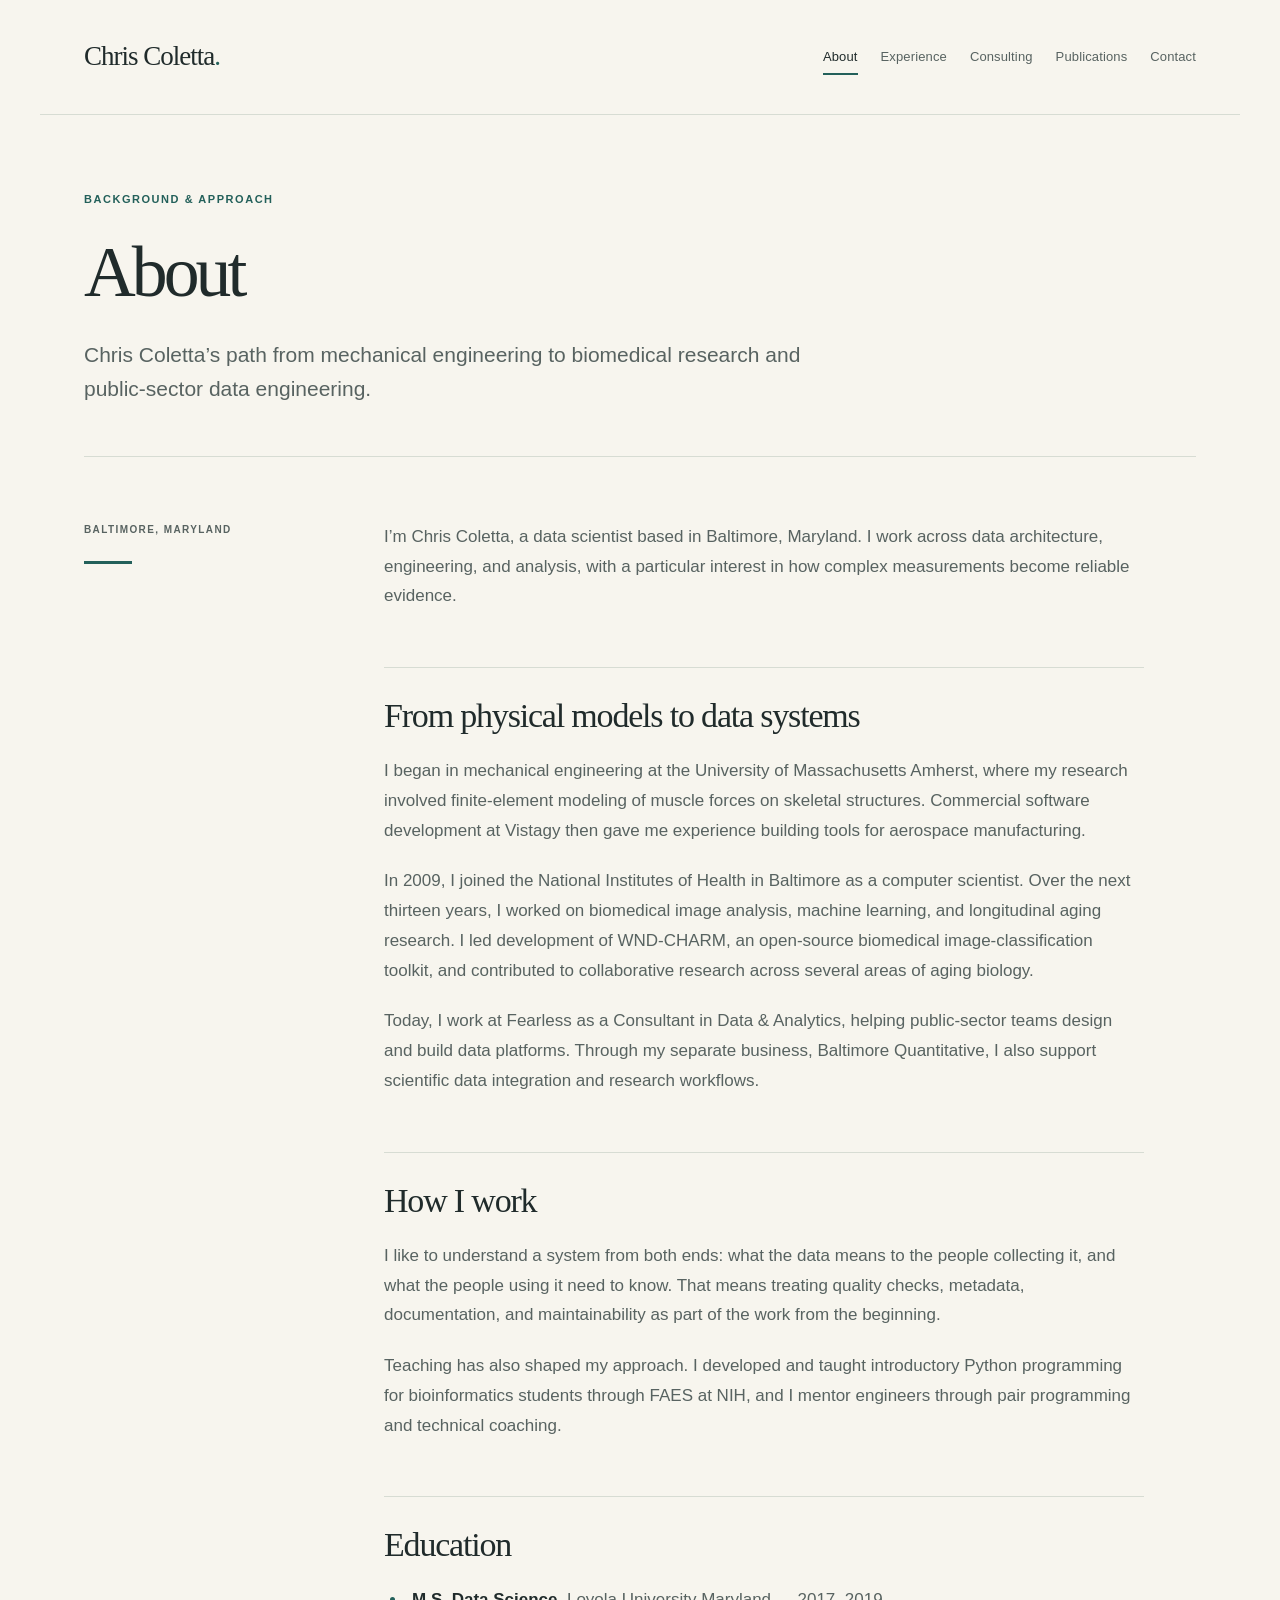
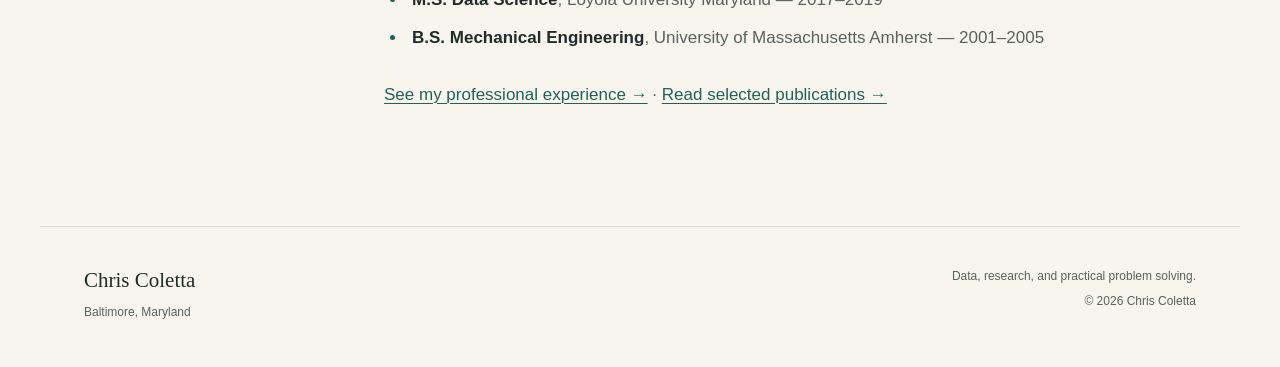
==== about/index.html @ 3a41d99c "Publish built website" ====
<!doctype html><html lang=en-us><head><meta charset=utf-8><meta name=viewport content="width=device-width,initial-scale=1"><title>About · Chris Coletta</title><meta name=description content="Chris Coletta’s path from mechanical engineering to biomedical research and public-sector data engineering."><link rel=canonical href=https://colettace.github.io/about/><meta property="og:title" content="About"><meta property="og:description" content="Chris Coletta’s path from mechanical engineering to biomedical research and public-sector data engineering."><meta property="og:type" content="article"><meta property="og:url" content="https://colettace.github.io/about/"><meta property="og:site_name" content="Chris Coletta"><meta name=theme-color content="#f7f5ee"><link rel=stylesheet href=/css/main.min.777af7386fc1746c42998926f1ea91ad601494601a6b3d7e8e388b44b861452f.css integrity="sha256-d3r3OG/BdGxCmYkm8eqRrWAUlGAaaz1+jjiLRLhhRS8="><link rel=icon href=/favicon.svg type=image/svg+xml></head><body><a class=skip-link href=#main>Skip to content</a><header class="site-header wrap"><a class=wordmark href=/ aria-label="Chris Coletta home">Chris Coletta<span class=wordmark-dot aria-hidden=true>.</span></a><nav aria-label="Main navigation"><ul class=nav-list><li><a href=/about/ aria-current=page>About</a></li><li><a href=/experience/>Experience</a></li><li><a href=/consulting/>Consulting</a></li><li><a href=/publications/>Publications</a></li><li><a href=/contact/>Contact</a></li></ul></nav></header><main id=main tabindex=-1><article class="page wrap"><header class=page-heading><p class=eyebrow>Background & approach</p><h1>About</h1><p class=page-description>Chris Coletta’s path from mechanical engineering to biomedical research and public-sector data engineering.</p></header><div class=article-layout><aside class=page-aside><p class=eyebrow>Baltimore, Maryland</p><span class=aside-line aria-hidden=true></span></aside><div class=prose><p>I’m Chris Coletta, a data scientist based in Baltimore, Maryland. I work across data architecture, engineering, and analysis, with a particular interest in how complex measurements become reliable evidence.</p><h2 id=from-physical-models-to-data-systems>From physical models to data systems</h2><p>I began in mechanical engineering at the University of Massachusetts Amherst, where my research involved finite-element modeling of muscle forces on skeletal structures. Commercial software development at Vistagy then gave me experience building tools for aerospace manufacturing.</p><p>In 2009, I joined the National Institutes of Health in Baltimore as a computer scientist. Over the next thirteen years, I worked on biomedical image analysis, machine learning, and longitudinal aging research. I led development of WND-CHARM, an open-source biomedical image-classification toolkit, and contributed to collaborative research across several areas of aging biology.</p><p>Today, I work at Fearless as a Consultant in Data & Analytics, helping public-sector teams design and build data platforms. Through my separate business, Baltimore Quantitative, I also support scientific data integration and research workflows.</p><h2 id=how-i-work>How I work</h2><p>I like to understand a system from both ends: what the data means to the people collecting it, and what the people using it need to know. That means treating quality checks, metadata, documentation, and maintainability as part of the work from the beginning.</p><p>Teaching has also shaped my approach. I developed and taught introductory Python programming for bioinformatics students through FAES at NIH, and I mentor engineers through pair programming and technical coaching.</p><h2 id=education>Education</h2><ul><li><strong>M.S. Data Science</strong>, Loyola University Maryland — 2017–2019</li><li><strong>B.S. Mechanical Engineering</strong>, University of Massachusetts Amherst — 2001–2005</li></ul><p><a href=/experience/>See my professional experience →</a>
· <a href=/publications/>Read selected publications →</a></p></div></div></article></main><footer class="site-footer wrap"><div><a class=footer-name href=/>Chris Coletta</a><p>Baltimore, Maryland</p></div><div class=footer-note><p>Data, research, and practical problem solving.</p><p>© 2026 Chris Coletta</p></div></footer></body></html>
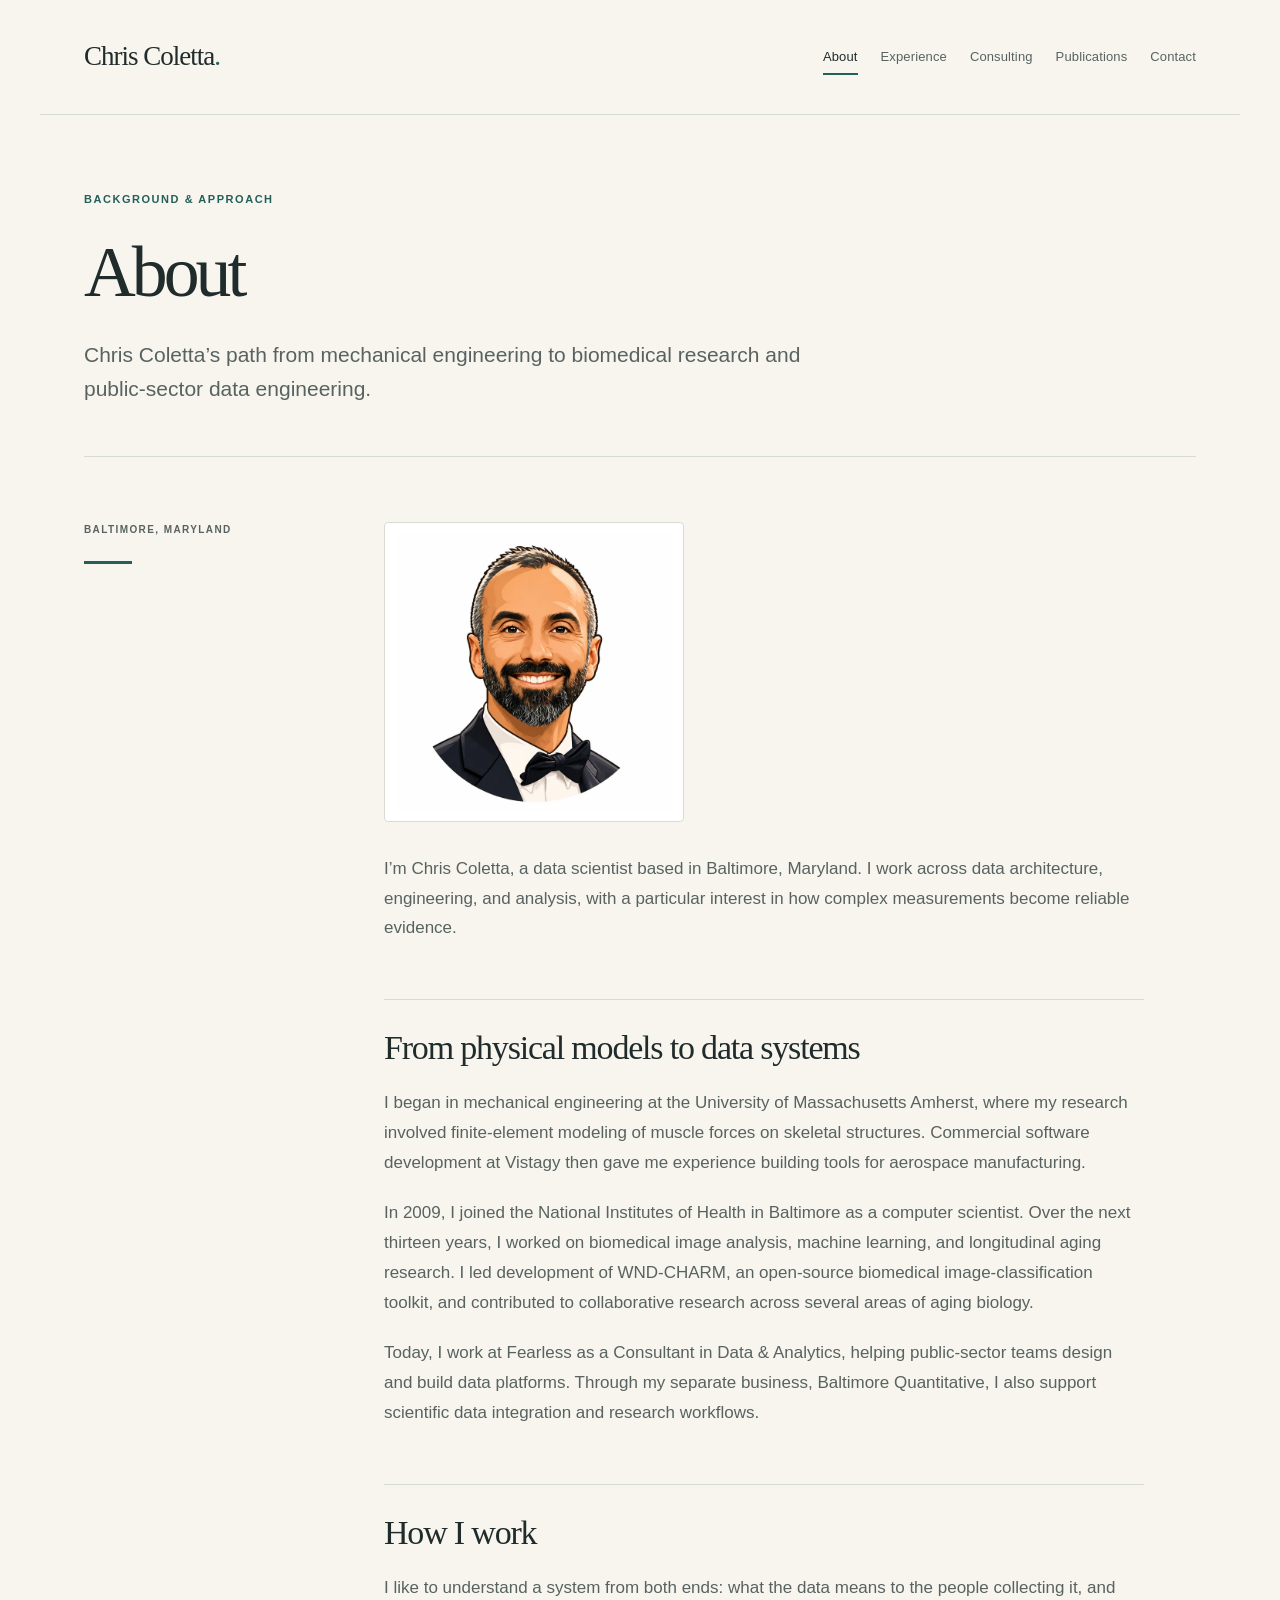
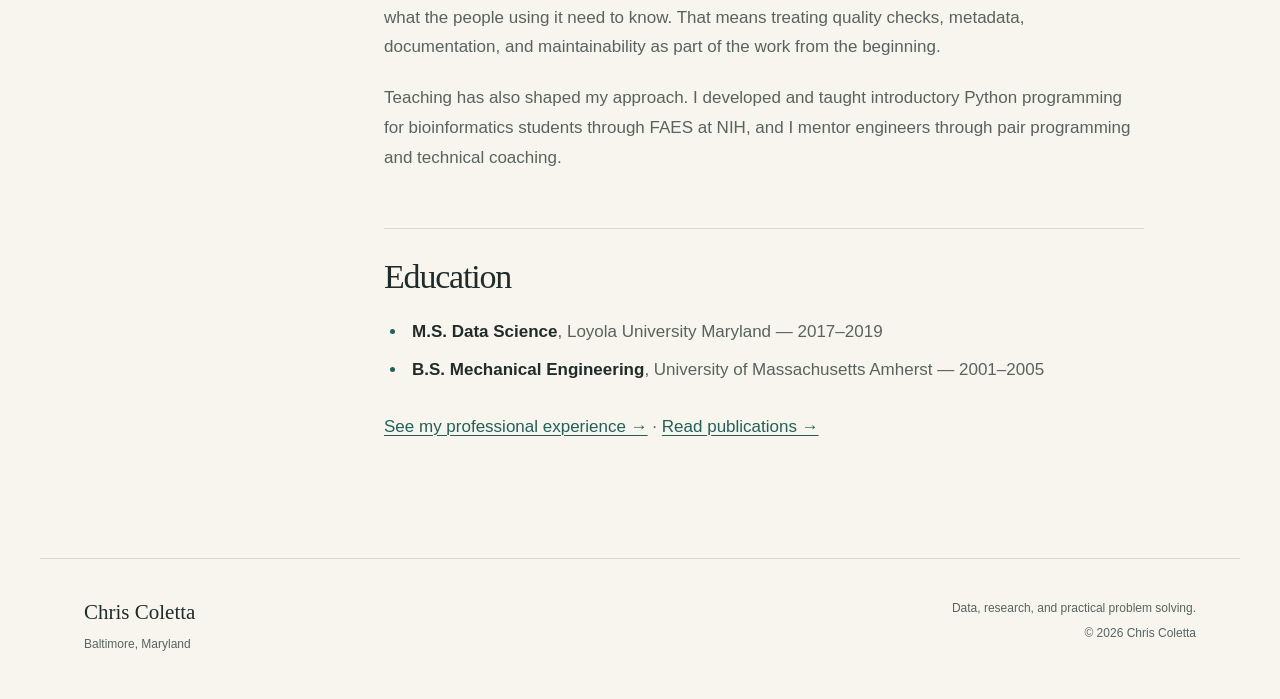
==== commit dd67a829: "Publish built website" ====
--- a/about/index.html
+++ b/about/index.html
@@ -1,2 +1,2 @@
-<!doctype html><html lang=en-us><head><meta charset=utf-8><meta name=viewport content="width=device-width,initial-scale=1"><title>About · Chris Coletta</title><meta name=description content="Chris Coletta’s path from mechanical engineering to biomedical research and public-sector data engineering."><link rel=canonical href=https://colettace.github.io/about/><meta property="og:title" content="About"><meta property="og:description" content="Chris Coletta’s path from mechanical engineering to biomedical research and public-sector data engineering."><meta property="og:type" content="article"><meta property="og:url" content="https://colettace.github.io/about/"><meta property="og:site_name" content="Chris Coletta"><meta name=theme-color content="#f7f5ee"><link rel=stylesheet href=/css/main.min.777af7386fc1746c42998926f1ea91ad601494601a6b3d7e8e388b44b861452f.css integrity="sha256-d3r3OG/BdGxCmYkm8eqRrWAUlGAaaz1+jjiLRLhhRS8="><link rel=icon href=/favicon.svg type=image/svg+xml></head><body><a class=skip-link href=#main>Skip to content</a><header class="site-header wrap"><a class=wordmark href=/ aria-label="Chris Coletta home">Chris Coletta<span class=wordmark-dot aria-hidden=true>.</span></a><nav aria-label="Main navigation"><ul class=nav-list><li><a href=/about/ aria-current=page>About</a></li><li><a href=/experience/>Experience</a></li><li><a href=/consulting/>Consulting</a></li><li><a href=/publications/>Publications</a></li><li><a href=/contact/>Contact</a></li></ul></nav></header><main id=main tabindex=-1><article class="page wrap"><header class=page-heading><p class=eyebrow>Background & approach</p><h1>About</h1><p class=page-description>Chris Coletta’s path from mechanical engineering to biomedical research and public-sector data engineering.</p></header><div class=article-layout><aside class=page-aside><p class=eyebrow>Baltimore, Maryland</p><span class=aside-line aria-hidden=true></span></aside><div class=prose><p>I’m Chris Coletta, a data scientist based in Baltimore, Maryland. I work across data architecture, engineering, and analysis, with a particular interest in how complex measurements become reliable evidence.</p><h2 id=from-physical-models-to-data-systems>From physical models to data systems</h2><p>I began in mechanical engineering at the University of Massachusetts Amherst, where my research involved finite-element modeling of muscle forces on skeletal structures. Commercial software development at Vistagy then gave me experience building tools for aerospace manufacturing.</p><p>In 2009, I joined the National Institutes of Health in Baltimore as a computer scientist. Over the next thirteen years, I worked on biomedical image analysis, machine learning, and longitudinal aging research. I led development of WND-CHARM, an open-source biomedical image-classification toolkit, and contributed to collaborative research across several areas of aging biology.</p><p>Today, I work at Fearless as a Consultant in Data & Analytics, helping public-sector teams design and build data platforms. Through my separate business, Baltimore Quantitative, I also support scientific data integration and research workflows.</p><h2 id=how-i-work>How I work</h2><p>I like to understand a system from both ends: what the data means to the people collecting it, and what the people using it need to know. That means treating quality checks, metadata, documentation, and maintainability as part of the work from the beginning.</p><p>Teaching has also shaped my approach. I developed and taught introductory Python programming for bioinformatics students through FAES at NIH, and I mentor engineers through pair programming and technical coaching.</p><h2 id=education>Education</h2><ul><li><strong>M.S. Data Science</strong>, Loyola University Maryland — 2017–2019</li><li><strong>B.S. Mechanical Engineering</strong>, University of Massachusetts Amherst — 2001–2005</li></ul><p><a href=/experience/>See my professional experience →</a>
-· <a href=/publications/>Read selected publications →</a></p></div></div></article></main><footer class="site-footer wrap"><div><a class=footer-name href=/>Chris Coletta</a><p>Baltimore, Maryland</p></div><div class=footer-note><p>Data, research, and practical problem solving.</p><p>© 2026 Chris Coletta</p></div></footer></body></html>+<!doctype html><html lang=en-us><head><meta charset=utf-8><meta name=viewport content="width=device-width,initial-scale=1"><title>About · Chris Coletta</title><meta name=description content="Chris Coletta’s path from mechanical engineering to biomedical research and public-sector data engineering."><link rel=canonical href=https://colettace.github.io/about/><meta property="og:title" content="About"><meta property="og:description" content="Chris Coletta’s path from mechanical engineering to biomedical research and public-sector data engineering."><meta property="og:type" content="article"><meta property="og:url" content="https://colettace.github.io/about/"><meta property="og:site_name" content="Chris Coletta"><meta name=theme-color content="#f7f5ee"><link rel=stylesheet href=/css/main.min.60bdd9d756266ab957108962f8ffeddbe9956a0c51d82e96f428110e365c5202.css integrity="sha256-YL3Z11YmarlXEIli+P/t2+mVagxR2C6W9CgRDjZcUgI="><link rel=icon href=/favicon.svg type=image/svg+xml></head><body><a class=skip-link href=#main>Skip to content</a><header class="site-header wrap"><a class=wordmark href=/ aria-label="Chris Coletta home">Chris Coletta<span class=wordmark-dot aria-hidden=true>.</span></a><nav aria-label="Main navigation"><ul class=nav-list><li><a href=/about/ aria-current=page>About</a></li><li><a href=/experience/>Experience</a></li><li><a href=/consulting/>Consulting</a></li><li><a href=/publications/>Publications</a></li><li><a href=/contact/>Contact</a></li></ul></nav></header><main id=main tabindex=-1><article class="page wrap"><header class=page-heading><p class=eyebrow>Background & approach</p><h1>About</h1><p class=page-description>Chris Coletta’s path from mechanical engineering to biomedical research and public-sector data engineering.</p></header><div class=article-layout><aside class=page-aside><p class=eyebrow>Baltimore, Maryland</p><span class=aside-line aria-hidden=true></span></aside><div class=prose><figure class=profile-portrait><img src=/images/chris-coletta-bowtie.webp alt="AI-stylized portrait of Chris Coletta wearing a bow tie" width=720 height=720></figure><p>I’m Chris Coletta, a data scientist based in Baltimore, Maryland. I work across data architecture, engineering, and analysis, with a particular interest in how complex measurements become reliable evidence.</p><h2 id=from-physical-models-to-data-systems>From physical models to data systems</h2><p>I began in mechanical engineering at the University of Massachusetts Amherst, where my research involved finite-element modeling of muscle forces on skeletal structures. Commercial software development at Vistagy then gave me experience building tools for aerospace manufacturing.</p><p>In 2009, I joined the National Institutes of Health in Baltimore as a computer scientist. Over the next thirteen years, I worked on biomedical image analysis, machine learning, and longitudinal aging research. I led development of WND-CHARM, an open-source biomedical image-classification toolkit, and contributed to collaborative research across several areas of aging biology.</p><p>Today, I work at Fearless as a Consultant in Data & Analytics, helping public-sector teams design and build data platforms. Through my separate business, Baltimore Quantitative, I also support scientific data integration and research workflows.</p><h2 id=how-i-work>How I work</h2><p>I like to understand a system from both ends: what the data means to the people collecting it, and what the people using it need to know. That means treating quality checks, metadata, documentation, and maintainability as part of the work from the beginning.</p><p>Teaching has also shaped my approach. I developed and taught introductory Python programming for bioinformatics students through FAES at NIH, and I mentor engineers through pair programming and technical coaching.</p><h2 id=education>Education</h2><ul><li><strong>M.S. Data Science</strong>, Loyola University Maryland — 2017–2019</li><li><strong>B.S. Mechanical Engineering</strong>, University of Massachusetts Amherst — 2001–2005</li></ul><p><a href=/experience/>See my professional experience →</a>
+· <a href=/publications/>Read publications →</a></p></div></div></article></main><footer class="site-footer wrap"><div><a class=footer-name href=/>Chris Coletta</a><p>Baltimore, Maryland</p></div><div class=footer-note><p>Data, research, and practical problem solving.</p><p>© 2026 Chris Coletta</p></div></footer></body></html>
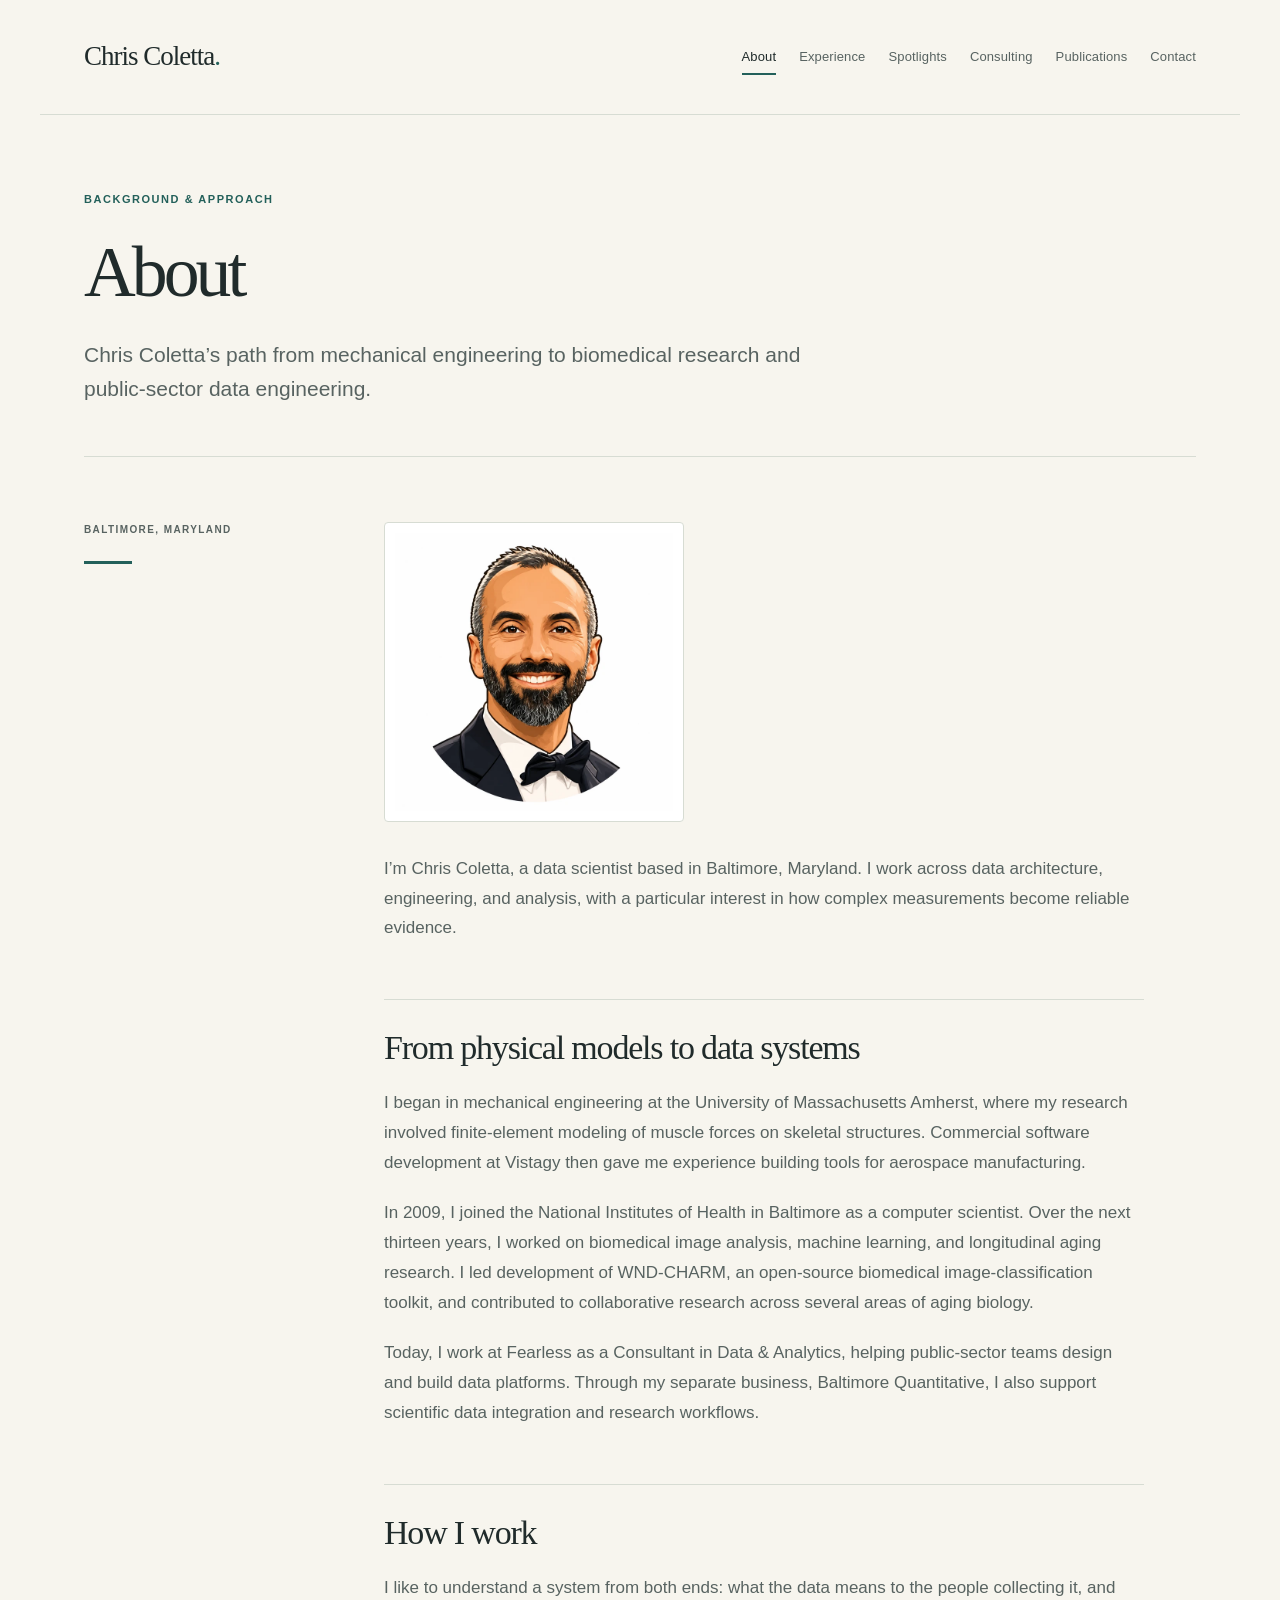
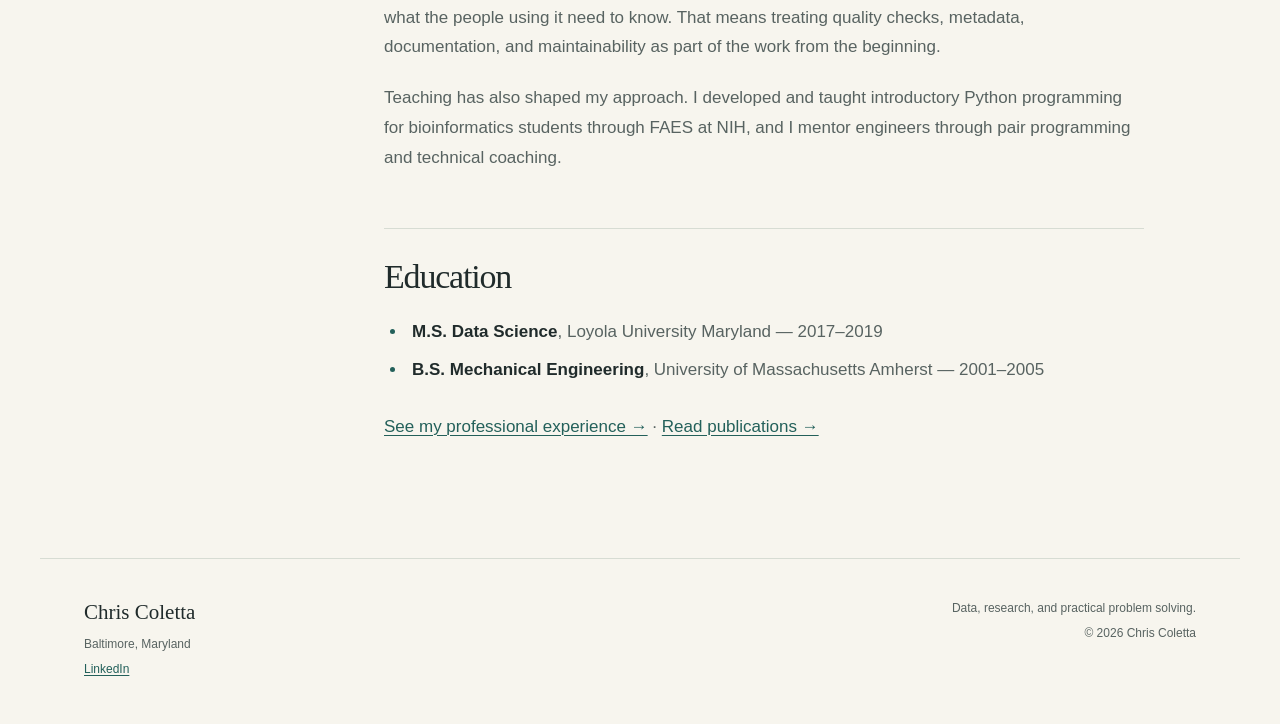
==== commit 88c1b682: "Publish built website" ====
--- a/about/index.html
+++ b/about/index.html
@@ -1,2 +1,2 @@
-<!doctype html><html lang=en-us><head><meta charset=utf-8><meta name=viewport content="width=device-width,initial-scale=1"><title>About · Chris Coletta</title><meta name=description content="Chris Coletta’s path from mechanical engineering to biomedical research and public-sector data engineering."><link rel=canonical href=https://colettace.github.io/about/><meta property="og:title" content="About"><meta property="og:description" content="Chris Coletta’s path from mechanical engineering to biomedical research and public-sector data engineering."><meta property="og:type" content="article"><meta property="og:url" content="https://colettace.github.io/about/"><meta property="og:site_name" content="Chris Coletta"><meta name=theme-color content="#f7f5ee"><link rel=stylesheet href=/css/main.min.60bdd9d756266ab957108962f8ffeddbe9956a0c51d82e96f428110e365c5202.css integrity="sha256-YL3Z11YmarlXEIli+P/t2+mVagxR2C6W9CgRDjZcUgI="><link rel=icon href=/favicon.svg type=image/svg+xml></head><body><a class=skip-link href=#main>Skip to content</a><header class="site-header wrap"><a class=wordmark href=/ aria-label="Chris Coletta home">Chris Coletta<span class=wordmark-dot aria-hidden=true>.</span></a><nav aria-label="Main navigation"><ul class=nav-list><li><a href=/about/ aria-current=page>About</a></li><li><a href=/experience/>Experience</a></li><li><a href=/consulting/>Consulting</a></li><li><a href=/publications/>Publications</a></li><li><a href=/contact/>Contact</a></li></ul></nav></header><main id=main tabindex=-1><article class="page wrap"><header class=page-heading><p class=eyebrow>Background & approach</p><h1>About</h1><p class=page-description>Chris Coletta’s path from mechanical engineering to biomedical research and public-sector data engineering.</p></header><div class=article-layout><aside class=page-aside><p class=eyebrow>Baltimore, Maryland</p><span class=aside-line aria-hidden=true></span></aside><div class=prose><figure class=profile-portrait><img src=/images/chris-coletta-bowtie.webp alt="AI-stylized portrait of Chris Coletta wearing a bow tie" width=720 height=720></figure><p>I’m Chris Coletta, a data scientist based in Baltimore, Maryland. I work across data architecture, engineering, and analysis, with a particular interest in how complex measurements become reliable evidence.</p><h2 id=from-physical-models-to-data-systems>From physical models to data systems</h2><p>I began in mechanical engineering at the University of Massachusetts Amherst, where my research involved finite-element modeling of muscle forces on skeletal structures. Commercial software development at Vistagy then gave me experience building tools for aerospace manufacturing.</p><p>In 2009, I joined the National Institutes of Health in Baltimore as a computer scientist. Over the next thirteen years, I worked on biomedical image analysis, machine learning, and longitudinal aging research. I led development of WND-CHARM, an open-source biomedical image-classification toolkit, and contributed to collaborative research across several areas of aging biology.</p><p>Today, I work at Fearless as a Consultant in Data & Analytics, helping public-sector teams design and build data platforms. Through my separate business, Baltimore Quantitative, I also support scientific data integration and research workflows.</p><h2 id=how-i-work>How I work</h2><p>I like to understand a system from both ends: what the data means to the people collecting it, and what the people using it need to know. That means treating quality checks, metadata, documentation, and maintainability as part of the work from the beginning.</p><p>Teaching has also shaped my approach. I developed and taught introductory Python programming for bioinformatics students through FAES at NIH, and I mentor engineers through pair programming and technical coaching.</p><h2 id=education>Education</h2><ul><li><strong>M.S. Data Science</strong>, Loyola University Maryland — 2017–2019</li><li><strong>B.S. Mechanical Engineering</strong>, University of Massachusetts Amherst — 2001–2005</li></ul><p><a href=/experience/>See my professional experience →</a>
-· <a href=/publications/>Read publications →</a></p></div></div></article></main><footer class="site-footer wrap"><div><a class=footer-name href=/>Chris Coletta</a><p>Baltimore, Maryland</p></div><div class=footer-note><p>Data, research, and practical problem solving.</p><p>© 2026 Chris Coletta</p></div></footer></body></html>+<!doctype html><html lang=en-us><head><meta charset=utf-8><meta name=viewport content="width=device-width,initial-scale=1"><title>About · Chris Coletta</title><meta name=description content="Chris Coletta’s path from mechanical engineering to biomedical research and public-sector data engineering."><link rel=canonical href=https://colettace.github.io/about/><meta property="og:title" content="About"><meta property="og:description" content="Chris Coletta’s path from mechanical engineering to biomedical research and public-sector data engineering."><meta property="og:type" content="article"><meta property="og:url" content="https://colettace.github.io/about/"><meta property="og:site_name" content="Chris Coletta"><meta name=theme-color content="#f7f5ee"><link rel=stylesheet href=/css/main.min.c61c6e6c2e9ab91d00d723f4d6f3834e864838fc6889ac18968c64a1b26cecc6.css integrity="sha256-xhxubC6auR0A1yP01vODToZIOPxoiawYloxkobJs7MY="><link rel=icon href=/favicon.svg type=image/svg+xml></head><body><a class=skip-link href=#main>Skip to content</a><header class="site-header wrap"><a class=wordmark href=/ aria-label="Chris Coletta home">Chris Coletta<span class=wordmark-dot aria-hidden=true>.</span></a><nav aria-label="Main navigation"><ul class=nav-list><li><a href=/about/ aria-current=page>About</a></li><li><a href=/experience/>Experience</a></li><li><a href=/spotlights/>Spotlights</a></li><li><a href=/consulting/>Consulting</a></li><li><a href=/publications/>Publications</a></li><li><a href=/contact/>Contact</a></li></ul></nav></header><main id=main tabindex=-1><article class="page wrap"><header class=page-heading><p class=eyebrow>Background & approach</p><h1>About</h1><p class=page-description>Chris Coletta’s path from mechanical engineering to biomedical research and public-sector data engineering.</p></header><div class=article-layout><aside class=page-aside><p class=eyebrow>Baltimore, Maryland</p><span class=aside-line aria-hidden=true></span></aside><div class=prose><figure class=profile-portrait><img src=/images/chris-coletta-bowtie.webp alt="AI-stylized portrait of Chris Coletta wearing a bow tie" width=720 height=720></figure><p>I’m Chris Coletta, a data scientist based in Baltimore, Maryland. I work across data architecture, engineering, and analysis, with a particular interest in how complex measurements become reliable evidence.</p><h2 id=from-physical-models-to-data-systems>From physical models to data systems</h2><p>I began in mechanical engineering at the University of Massachusetts Amherst, where my research involved finite-element modeling of muscle forces on skeletal structures. Commercial software development at Vistagy then gave me experience building tools for aerospace manufacturing.</p><p>In 2009, I joined the National Institutes of Health in Baltimore as a computer scientist. Over the next thirteen years, I worked on biomedical image analysis, machine learning, and longitudinal aging research. I led development of WND-CHARM, an open-source biomedical image-classification toolkit, and contributed to collaborative research across several areas of aging biology.</p><p>Today, I work at Fearless as a Consultant in Data & Analytics, helping public-sector teams design and build data platforms. Through my separate business, Baltimore Quantitative, I also support scientific data integration and research workflows.</p><h2 id=how-i-work>How I work</h2><p>I like to understand a system from both ends: what the data means to the people collecting it, and what the people using it need to know. That means treating quality checks, metadata, documentation, and maintainability as part of the work from the beginning.</p><p>Teaching has also shaped my approach. I developed and taught introductory Python programming for bioinformatics students through FAES at NIH, and I mentor engineers through pair programming and technical coaching.</p><h2 id=education>Education</h2><ul><li><strong>M.S. Data Science</strong>, Loyola University Maryland — 2017–2019</li><li><strong>B.S. Mechanical Engineering</strong>, University of Massachusetts Amherst — 2001–2005</li></ul><p><a href=/experience/>See my professional experience →</a>
+· <a href=/publications/>Read publications →</a></p></div></div></article></main><footer class="site-footer wrap"><div><a class=footer-name href=/>Chris Coletta</a><p>Baltimore, Maryland</p><p><a href=https://www.linkedin.com/in/chriscoletta/ rel=me>LinkedIn</a></p></div><div class=footer-note><p>Data, research, and practical problem solving.</p><p>© 2026 Chris Coletta</p></div></footer></body></html>
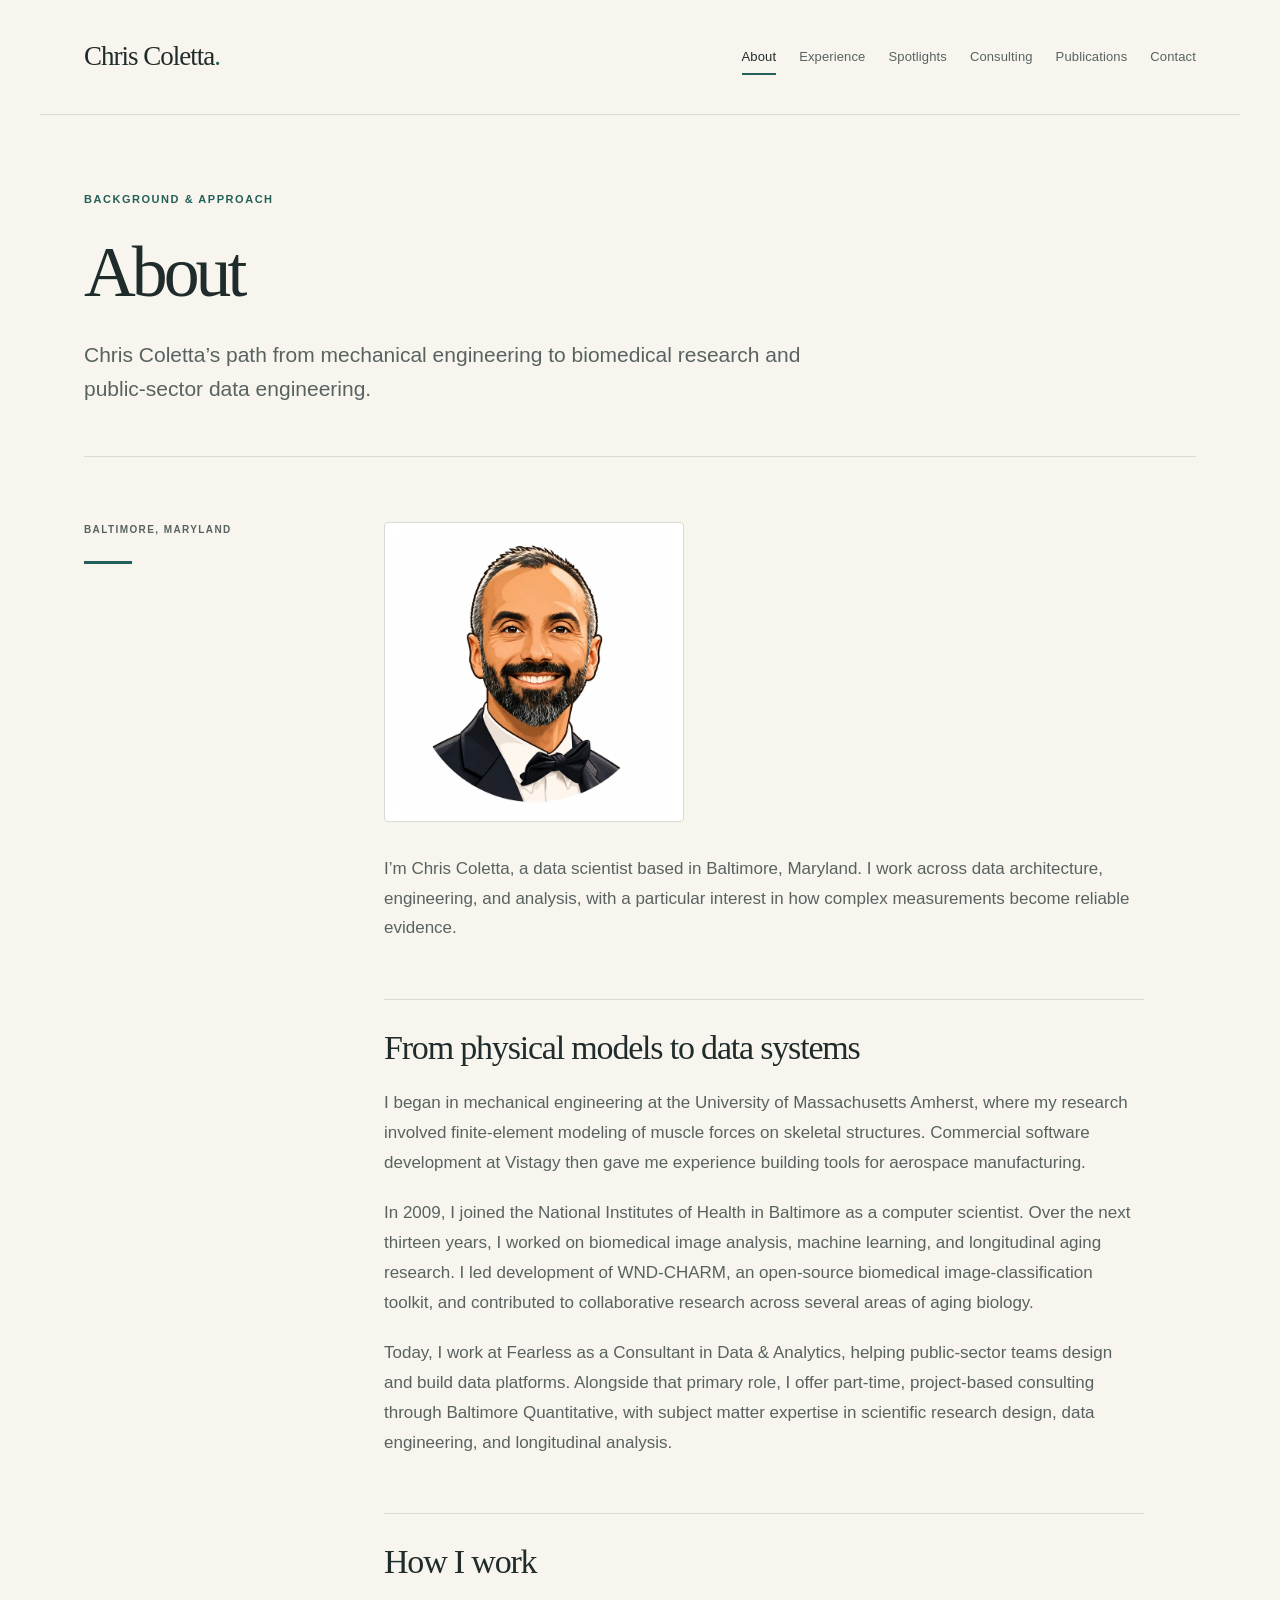
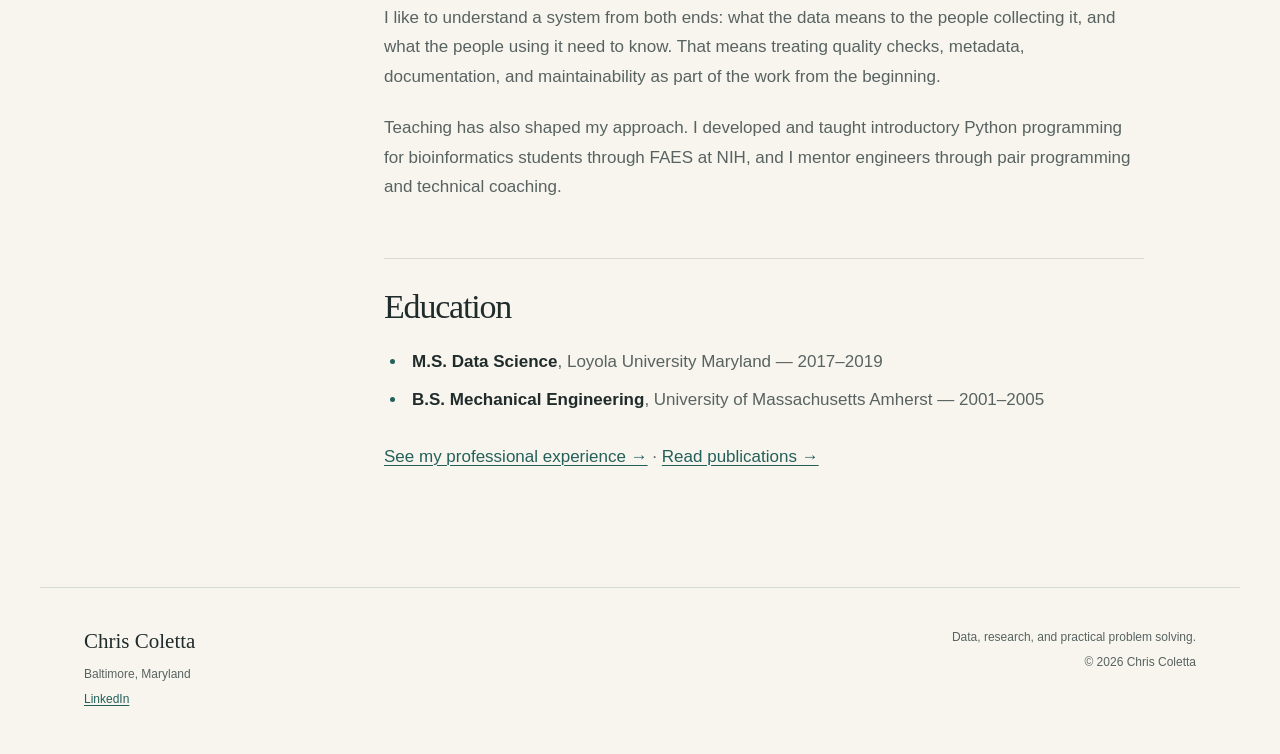
==== commit 8b1ae794: "Publish built website" ====
--- a/about/index.html
+++ b/about/index.html
@@ -1,2 +1,2 @@
-<!doctype html><html lang=en-us><head><meta charset=utf-8><meta name=viewport content="width=device-width,initial-scale=1"><title>About · Chris Coletta</title><meta name=description content="Chris Coletta’s path from mechanical engineering to biomedical research and public-sector data engineering."><link rel=canonical href=https://colettace.github.io/about/><meta property="og:title" content="About"><meta property="og:description" content="Chris Coletta’s path from mechanical engineering to biomedical research and public-sector data engineering."><meta property="og:type" content="article"><meta property="og:url" content="https://colettace.github.io/about/"><meta property="og:site_name" content="Chris Coletta"><meta name=theme-color content="#f7f5ee"><link rel=stylesheet href=/css/main.min.c61c6e6c2e9ab91d00d723f4d6f3834e864838fc6889ac18968c64a1b26cecc6.css integrity="sha256-xhxubC6auR0A1yP01vODToZIOPxoiawYloxkobJs7MY="><link rel=icon href=/favicon.svg type=image/svg+xml></head><body><a class=skip-link href=#main>Skip to content</a><header class="site-header wrap"><a class=wordmark href=/ aria-label="Chris Coletta home">Chris Coletta<span class=wordmark-dot aria-hidden=true>.</span></a><nav aria-label="Main navigation"><ul class=nav-list><li><a href=/about/ aria-current=page>About</a></li><li><a href=/experience/>Experience</a></li><li><a href=/spotlights/>Spotlights</a></li><li><a href=/consulting/>Consulting</a></li><li><a href=/publications/>Publications</a></li><li><a href=/contact/>Contact</a></li></ul></nav></header><main id=main tabindex=-1><article class="page wrap"><header class=page-heading><p class=eyebrow>Background & approach</p><h1>About</h1><p class=page-description>Chris Coletta’s path from mechanical engineering to biomedical research and public-sector data engineering.</p></header><div class=article-layout><aside class=page-aside><p class=eyebrow>Baltimore, Maryland</p><span class=aside-line aria-hidden=true></span></aside><div class=prose><figure class=profile-portrait><img src=/images/chris-coletta-bowtie.webp alt="AI-stylized portrait of Chris Coletta wearing a bow tie" width=720 height=720></figure><p>I’m Chris Coletta, a data scientist based in Baltimore, Maryland. I work across data architecture, engineering, and analysis, with a particular interest in how complex measurements become reliable evidence.</p><h2 id=from-physical-models-to-data-systems>From physical models to data systems</h2><p>I began in mechanical engineering at the University of Massachusetts Amherst, where my research involved finite-element modeling of muscle forces on skeletal structures. Commercial software development at Vistagy then gave me experience building tools for aerospace manufacturing.</p><p>In 2009, I joined the National Institutes of Health in Baltimore as a computer scientist. Over the next thirteen years, I worked on biomedical image analysis, machine learning, and longitudinal aging research. I led development of WND-CHARM, an open-source biomedical image-classification toolkit, and contributed to collaborative research across several areas of aging biology.</p><p>Today, I work at Fearless as a Consultant in Data & Analytics, helping public-sector teams design and build data platforms. Through my separate business, Baltimore Quantitative, I also support scientific data integration and research workflows.</p><h2 id=how-i-work>How I work</h2><p>I like to understand a system from both ends: what the data means to the people collecting it, and what the people using it need to know. That means treating quality checks, metadata, documentation, and maintainability as part of the work from the beginning.</p><p>Teaching has also shaped my approach. I developed and taught introductory Python programming for bioinformatics students through FAES at NIH, and I mentor engineers through pair programming and technical coaching.</p><h2 id=education>Education</h2><ul><li><strong>M.S. Data Science</strong>, Loyola University Maryland — 2017–2019</li><li><strong>B.S. Mechanical Engineering</strong>, University of Massachusetts Amherst — 2001–2005</li></ul><p><a href=/experience/>See my professional experience →</a>
+<!doctype html><html lang=en-us><head><meta charset=utf-8><meta name=viewport content="width=device-width,initial-scale=1"><title>About · Chris Coletta</title><meta name=description content="Chris Coletta’s path from mechanical engineering to biomedical research and public-sector data engineering."><link rel=canonical href=https://colettace.github.io/about/><meta property="og:title" content="About"><meta property="og:description" content="Chris Coletta’s path from mechanical engineering to biomedical research and public-sector data engineering."><meta property="og:type" content="article"><meta property="og:url" content="https://colettace.github.io/about/"><meta property="og:site_name" content="Chris Coletta"><meta name=theme-color content="#f7f5ee"><link rel=stylesheet href=/css/main.min.c61c6e6c2e9ab91d00d723f4d6f3834e864838fc6889ac18968c64a1b26cecc6.css integrity="sha256-xhxubC6auR0A1yP01vODToZIOPxoiawYloxkobJs7MY="><link rel=icon href=/favicon.svg type=image/svg+xml></head><body><a class=skip-link href=#main>Skip to content</a><header class="site-header wrap"><a class=wordmark href=/ aria-label="Chris Coletta home">Chris Coletta<span class=wordmark-dot aria-hidden=true>.</span></a><nav aria-label="Main navigation"><ul class=nav-list><li><a href=/about/ aria-current=page>About</a></li><li><a href=/experience/>Experience</a></li><li><a href=/spotlights/>Spotlights</a></li><li><a href=/consulting/>Consulting</a></li><li><a href=/publications/>Publications</a></li><li><a href=/contact/>Contact</a></li></ul></nav></header><main id=main tabindex=-1><article class="page wrap"><header class=page-heading><p class=eyebrow>Background & approach</p><h1>About</h1><p class=page-description>Chris Coletta’s path from mechanical engineering to biomedical research and public-sector data engineering.</p></header><div class=article-layout><aside class=page-aside><p class=eyebrow>Baltimore, Maryland</p><span class=aside-line aria-hidden=true></span></aside><div class=prose><figure class=profile-portrait><img src=/images/chris-coletta-bowtie.webp alt="AI-stylized portrait of Chris Coletta wearing a bow tie" width=720 height=720></figure><p>I’m Chris Coletta, a data scientist based in Baltimore, Maryland. I work across data architecture, engineering, and analysis, with a particular interest in how complex measurements become reliable evidence.</p><h2 id=from-physical-models-to-data-systems>From physical models to data systems</h2><p>I began in mechanical engineering at the University of Massachusetts Amherst, where my research involved finite-element modeling of muscle forces on skeletal structures. Commercial software development at Vistagy then gave me experience building tools for aerospace manufacturing.</p><p>In 2009, I joined the National Institutes of Health in Baltimore as a computer scientist. Over the next thirteen years, I worked on biomedical image analysis, machine learning, and longitudinal aging research. I led development of WND-CHARM, an open-source biomedical image-classification toolkit, and contributed to collaborative research across several areas of aging biology.</p><p>Today, I work at Fearless as a Consultant in Data & Analytics, helping public-sector teams design and build data platforms. Alongside that primary role, I offer part-time, project-based consulting through Baltimore Quantitative, with subject matter expertise in scientific research design, data engineering, and longitudinal analysis.</p><h2 id=how-i-work>How I work</h2><p>I like to understand a system from both ends: what the data means to the people collecting it, and what the people using it need to know. That means treating quality checks, metadata, documentation, and maintainability as part of the work from the beginning.</p><p>Teaching has also shaped my approach. I developed and taught introductory Python programming for bioinformatics students through FAES at NIH, and I mentor engineers through pair programming and technical coaching.</p><h2 id=education>Education</h2><ul><li><strong>M.S. Data Science</strong>, Loyola University Maryland — 2017–2019</li><li><strong>B.S. Mechanical Engineering</strong>, University of Massachusetts Amherst — 2001–2005</li></ul><p><a href=/experience/>See my professional experience →</a>
 · <a href=/publications/>Read publications →</a></p></div></div></article></main><footer class="site-footer wrap"><div><a class=footer-name href=/>Chris Coletta</a><p>Baltimore, Maryland</p><p><a href=https://www.linkedin.com/in/chriscoletta/ rel=me>LinkedIn</a></p></div><div class=footer-note><p>Data, research, and practical problem solving.</p><p>© 2026 Chris Coletta</p></div></footer></body></html>
